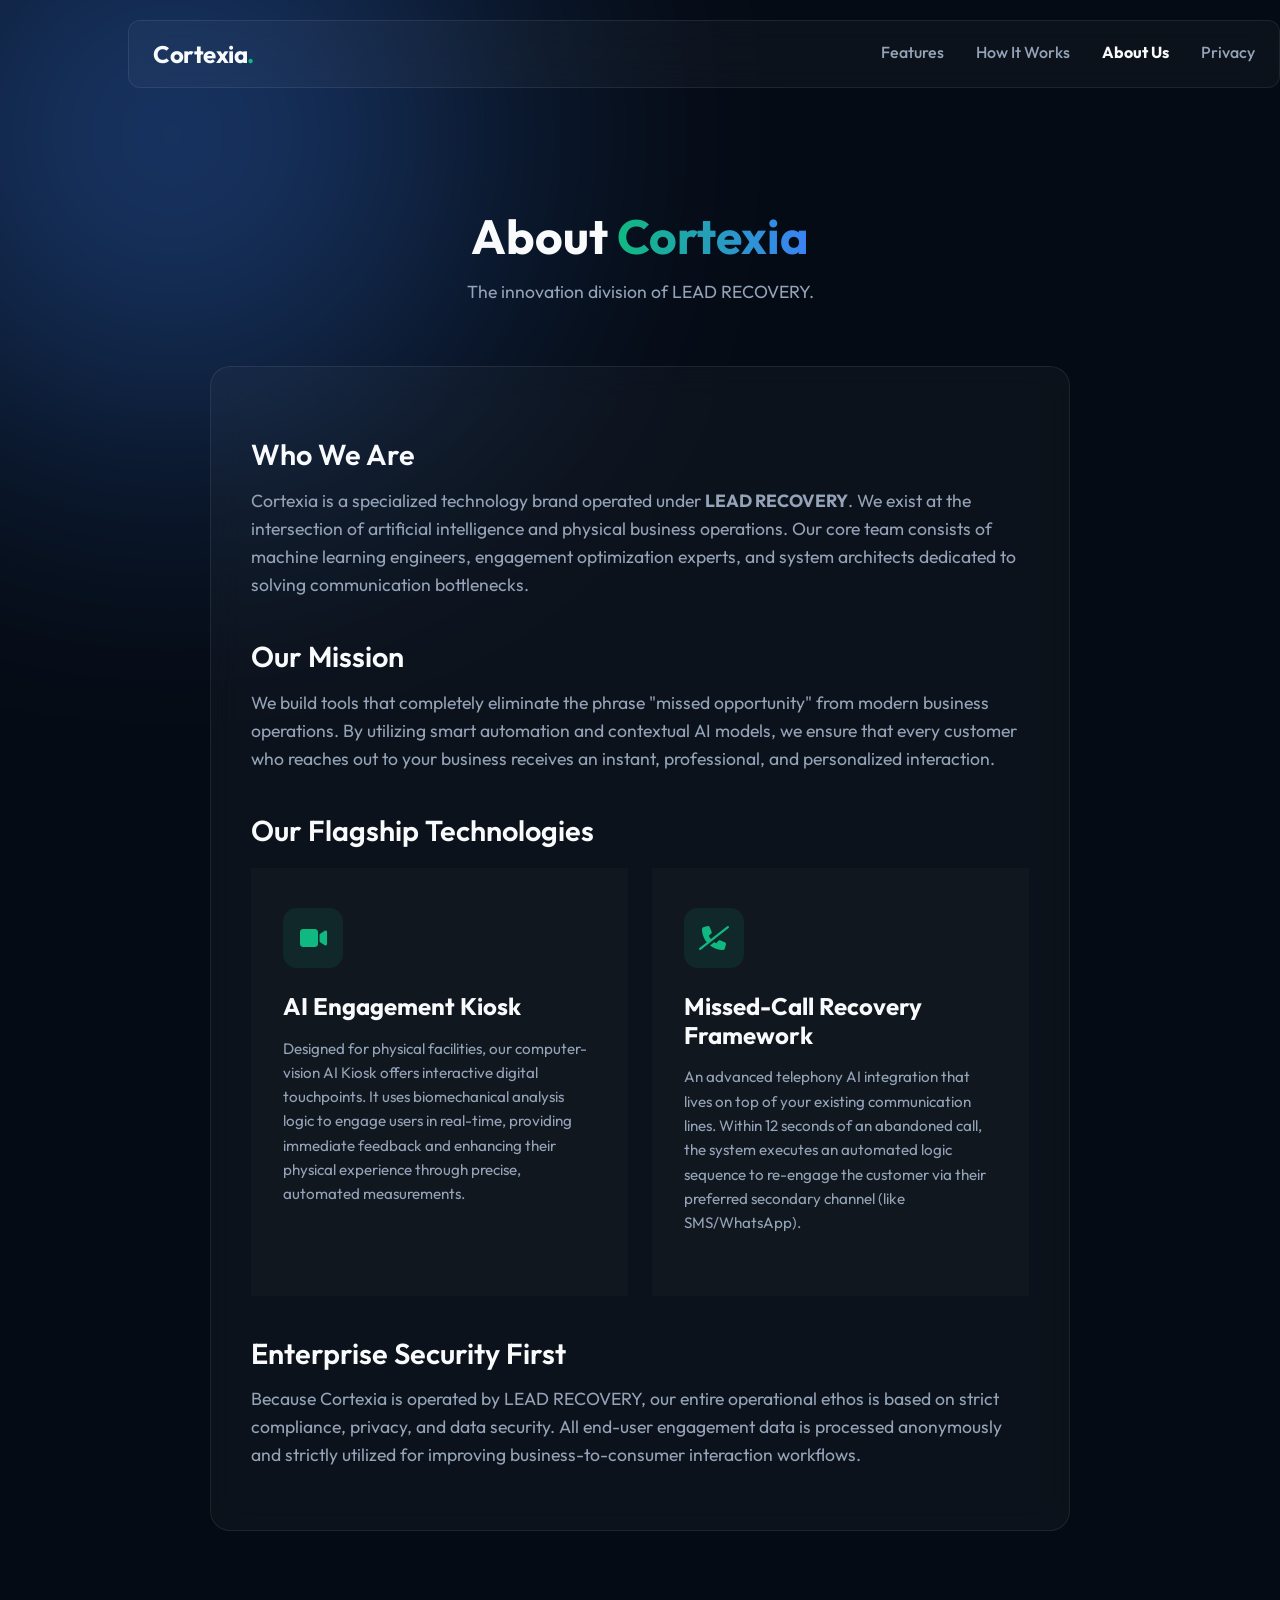
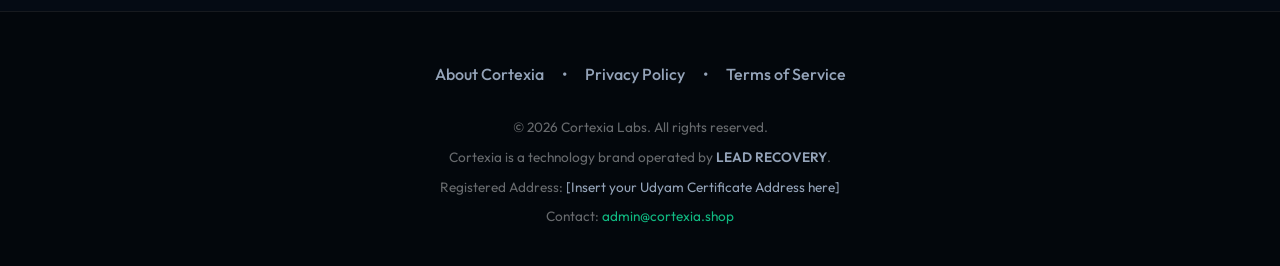
==== about.html @ a1342d91 "Initial launch of Cortexia landing page" ====
<!DOCTYPE html>
<html lang="en">
<head>
    <meta charset="UTF-8">
    <meta name="viewport" content="width=device-width, initial-scale=1.0">
    <title>About Us | Cortexia - LEAD RECOVERY</title>
    <link href="https://fonts.googleapis.com/css2?family=Outfit:wght@300;400;500;600;700&display=swap" rel="stylesheet">
    <link rel="stylesheet" href="https://cdnjs.cloudflare.com/ajax/libs/font-awesome/6.4.0/css/all.min.css">
    <link rel="stylesheet" href="style.css">
</head>
<body>
    <div class="blob blob-1"></div>
    <nav class="navbar glass">
        <div class="nav-container">
            <a href="index.html" class="logo">Cortexia<span class="dot">.</span></a>
            <div class="nav-links">
                <a href="index.html#features">Features</a>
                <a href="index.html#how-it-works">How It Works</a>
                <a href="about.html" style="color: var(--text-primary); font-weight: 700;">About Us</a>
                <a href="privacy-policy.html">Privacy</a>
            </div>
        </div>
    </nav>

    <div class="page-header">
        <h1>About <span class="gradient-text">Cortexia</span></h1>
        <p>The innovation division of LEAD RECOVERY.</p>
    </div>

    <div class="content-wrapper">
        <div class="content-block glass">
            <h2>Who We Are</h2>
            <p>Cortexia is a specialized technology brand operated under <strong>LEAD RECOVERY</strong>. We exist at the intersection of artificial intelligence and physical business operations. Our core team consists of machine learning engineers, engagement optimization experts, and system architects dedicated to solving communication bottlenecks.</p>
            
            <h2 style="margin-top: 40px;">Our Mission</h2>
            <p>We build tools that completely eliminate the phrase "missed opportunity" from modern business operations. By utilizing smart automation and contextual AI models, we ensure that every customer who reaches out to your business receives an instant, professional, and personalized interaction.</p>
            
            <h2 style="margin-top: 40px;">Our Flagship Technologies</h2>
            <div class="features-grid" style="margin-top: 20px;">
                <div class="feature-card" style="background: rgba(255,255,255,0.02)">
                    <div class="feature-icon"><i class="fas fa-video"></i></div>
                    <h3>AI Engagement Kiosk</h3>
                    <p>Designed for physical facilities, our computer-vision AI Kiosk offers interactive digital touchpoints. It uses biomechanical analysis logic to engage users in real-time, providing immediate feedback and enhancing their physical experience through precise, automated measurements.</p>
                </div>
                <div class="feature-card" style="background: rgba(255,255,255,0.02)">
                    <div class="feature-icon"><i class="fas fa-phone-slash"></i></div>
                    <h3>Missed-Call Recovery Framework</h3>
                    <p>An advanced telephony AI integration that lives on top of your existing communication lines. Within 12 seconds of an abandoned call, the system executes an automated logic sequence to re-engage the customer via their preferred secondary channel (like SMS/WhatsApp).</p>
                </div>
            </div>

            <h2 style="margin-top: 40px;">Enterprise Security First</h2>
            <p>Because Cortexia is operated by LEAD RECOVERY, our entire operational ethos is based on strict compliance, privacy, and data security. All end-user engagement data is processed anonymously and strictly utilized for improving business-to-consumer interaction workflows.</p>
        </div>
    </div>

    <footer class="footer">
        <div class="footer-links">
            <a href="about.html">About Cortexia</a> •
            <a href="privacy-policy.html">Privacy Policy</a> •
            <a href="#">Terms of Service</a>
        </div>
        <div class="footer-bottom">
            <p>&copy; 2026 Cortexia Labs. All rights reserved.</p>
            <p>Cortexia is a technology brand operated by <strong>LEAD RECOVERY</strong>.</p>
            <p>Registered Address: <span>[Insert your Udyam Certificate Address here]</span></p>
            <p>Contact: <a href="mailto:admin@cortexia.shop">admin@cortexia.shop</a></p>
        </div>
    </footer>
    <script src="script.js"></script>
</body>
</html>
---- style.css ----
/* Universal Reset */
* { margin: 0; padding: 0; box-sizing: border-box; }
body {
    font-family: 'Outfit', sans-serif;
    background-color: var(--bg-color);
    color: var(--text-primary);
    line-height: 1.6; overflow-x: hidden; position: relative;
    scroll-behavior: smooth;
}

:root {
    --bg-color: #050b14;
    --surface-color: rgba(255, 255, 255, 0.03);
    --primary: #10B981;
    --primary-dim: rgba(16, 185, 129, 0.2);
    --secondary: #3B82F6;
    --text-primary: #F8FAFC;
    --text-secondary: #94A3B8;
    --border-color: rgba(255, 255, 255, 0.08);
}

h1, h2, h3, h4 { line-height: 1.2; font-weight: 700; }
a { text-decoration: none; color: inherit; }
ul { margin-left: 20px; color: var(--text-secondary); margin-bottom: 20px; }
li { margin-bottom: 8px; }

/* Utilities */
.gradient-text {
    background: linear-gradient(90deg, var(--primary), var(--secondary));
    -webkit-background-clip: text; -webkit-text-fill-color: transparent; display: inline-block;
}
.text-green { color: var(--primary) !important; }
.text-blue { color: var(--secondary) !important; }
.glass {
    background: var(--surface-color); backdrop-filter: blur(16px);
    -webkit-backdrop-filter: blur(16px); border: 1px solid var(--border-color); border-radius: 20px;
}
.glow { box-shadow: 0 0 20px rgba(16, 185, 129, 0.4); }

/* Buttons */
.btn {
    display: inline-flex; align-items: center; justify-content: center;
    padding: 12px 28px; border-radius: 8px; font-weight: 600; font-size: 1rem;
    transition: all 0.3s ease; cursor: pointer; border: none;
}
.btn-primary { background: var(--primary); color: #000; box-shadow: 0 4px 14px var(--primary-dim); }
.btn-primary:hover { background: #0ea5e9; transform: translateY(-2px); box-shadow: 0 6px 20px rgba(14, 165, 233, 0.3); }
.btn-outline { border: 1px solid var(--border-color); background: transparent; }
.btn-outline:hover { background: rgba(255, 255, 255, 0.05); }
.btn-text { color: var(--text-secondary); }
.btn-text:hover { color: var(--text-primary); }

/* Trust Banner */
.trust-banner {
    background: #0ea5e9; color: #fff; font-size: 0.85rem; font-weight: 600;
    display: flex; justify-content: center; gap: 32px; padding: 8px 20px;
    position: relative; z-index: 200;
}
.trust-banner i { opacity: 0.8; margin-right: 6px; }

/* Glowing Background Blobs */
.blob {
    position: absolute; border-radius: 50%; filter: blur(140px); z-index: -1;
    opacity: 0.4; animation: drift 20s infinite alternate linear; pointer-events: none;
}
.blob-1 { top: -10%; left: -10%; width: 600px; height: 600px; background: var(--secondary); }
.blob-2 { top: 40%; right: -15%; width: 700px; height: 700px; background: var(--primary); animation-delay: -10s; }
@keyframes drift { 0% { transform: translate(0, 0) scale(1); } 100% { transform: translate(50px, 100px) scale(1.1); } }

/* Navigation */
.navbar {
    position: sticky; top: 20px; left: 50%; width: 90%; max-width: 1200px;
    display: flex; justify-content: center; border-radius: 12px; z-index: 100;
    padding: 14px 0; margin: 20px auto; transition: all 0.3s;
}
.nav-container { display: flex; justify-content: space-between; align-items: center; width: 100%; padding: 0 24px; }
.logo { font-size: 1.5rem; font-weight: 700; letter-spacing: -0.5px; }
.logo .dot { color: var(--primary); }
.nav-links { display: flex; align-items: center; gap: 32px; }
.nav-links a:not(.btn) { color: var(--text-secondary); font-weight: 500; transition: color 0.3s; border-bottom: 2px solid transparent; }
.nav-links a:not(.btn):hover { color: var(--text-primary); border-bottom: 2px solid var(--primary); }
.mobile-menu-btn { display: none; font-size: 1.5rem; cursor: pointer; }

/* Page Header (Subpages) */
.page-header { text-align: center; padding: 100px 20px 40px; }
.page-header h1 { font-size: 3rem; margin-bottom: 12px; }
.page-header p { color: var(--text-secondary); font-size: 1.1rem; }
.content-wrapper { max-width: 900px; margin: 0 auto; padding: 20px; padding-bottom: 80px; }
.content-block { padding: 40px; }
.content-block h2 { font-size: 1.8rem; margin: 30px 0 15px; color: var(--text-primary); font-weight: 600; }
.content-block p { color: var(--text-secondary); margin-bottom: 20px; font-size: 1.1rem; }

/* Hero Section */
.hero { display: flex; flex-direction: column; align-items: center; justify-content: center; text-align: center; padding: 80px 20px; position: relative; max-width: 1200px; margin: 0 auto; }
.badge { display: inline-block; padding: 8px 20px; background: rgba(16, 185, 129, 0.1); color: var(--primary); border-radius: 30px; font-size: 0.875rem; font-weight: 600; margin-bottom: 24px; border: 1px solid rgba(16, 185, 129, 0.3); }
.badge i { margin-right: 6px; }
.hero h1 { font-size: clamp(3rem, 7vw, 5.5rem); letter-spacing: -1.5px; margin-bottom: 24px; max-width: 900px; }
.hero p { font-size: clamp(1.1rem, 2vw, 1.3rem); color: var(--text-secondary); max-width: 600px; margin: 0 auto 40px; }
.hero-actions { display: flex; align-items: center; justify-content: center; gap: 16px; margin-bottom: 90px; }

/* Dashboard Interactive */
.hero-visual { width: 100%; max-width: 900px; perspective: 1200px; cursor: pointer; }
.dashboard-mockup { padding: 1px; transform: rotateX(8deg); transition: transform 0.6s cubic-bezier(0.16, 1, 0.3, 1), box-shadow 0.6s; background: linear-gradient(135deg, rgba(255,255,255,0.08), rgba(255,255,255,0)); box-shadow: 0 30px 60px rgba(0, 0, 0, 0.5); }
.dashboard-mockup:hover { transform: rotateX(0) scale(1.02); box-shadow: 0 40px 80px rgba(16, 185, 129, 0.2); }
.mockup-header { display: flex; justify-content: space-between; align-items: center; padding: 12px 20px; border-bottom: 1px solid var(--border-color); background: rgba(0, 0, 0, 0.3); border-radius: 20px 20px 0 0; }
.traffic-lights { display: flex; gap: 8px; }
.mockup-dot { width: 12px; height: 12px; border-radius: 50%; }
.mockup-dot.red { background: #ef4444; } .mockup-dot.yellow { background: #f59e0b; } .mockup-dot.green { background: #10b981; }
.mockup-status { font-size: 0.8rem; font-weight: 600; color: var(--text-secondary); }
.mockup-body { border-radius: 0 0 20px 20px; }
.mockup-tabs { display: flex; border-bottom: 1px solid var(--border-color); padding: 0 20px; background: rgba(0,0,0,0.1); }
.m-tab { padding: 16px 24px; font-size: 0.9rem; color: var(--text-secondary); cursor: pointer; border-bottom: 2px solid transparent; transition: all 0.3s; font-weight: 500; }
.m-tab:hover { color: var(--text-primary); }
.m-tab.active { color: var(--primary); border-bottom: 2px solid var(--primary); }
.mockup-tab-content { padding: 32px; }
.mockup-stat-row { display: flex; justify-content: space-between; margin-bottom: 40px; text-align: left; }
.stat-label { font-size: 0.875rem; color: var(--text-secondary); margin-bottom: 6px; }
.stat-value { font-size: 1.75rem; font-weight: 700; transition: color 0.3s; }
.mockup-chart { display: flex; align-items: flex-end; justify-content: space-between; gap: 16px; height: 120px; padding-top: 20px; }
.bar { flex: 1; background: var(--secondary); border-radius: 6px 6px 0 0; opacity: 0.8; transition: height 1.5s cubic-bezier(0.16, 1, 0.3, 1), background 0.3s; }
.bar:hover { background: var(--primary); opacity: 1; }
.bar:last-child { background: var(--primary); opacity: 1; }

/* Features Section */
.features { padding: 100px 20px; max-width: 1200px; margin: 0 auto; }
.section-title { text-align: center; margin-bottom: 60px; }
.section-title h2 { font-size: 2.5rem; margin-bottom: 16px; }
.section-title p { color: var(--text-secondary); font-size: 1.1rem; }
.features-grid { display: grid; grid-template-columns: repeat(auto-fit, minmax(300px, 1fr)); gap: 24px; }
.feature-card { padding: 40px 32px; transition: transform 0.3s ease, border-color 0.3s ease, box-shadow 0.3s; cursor: default; }
.feature-card:hover { transform: translateY(-8px); border-color: var(--primary); box-shadow: 0 10px 30px rgba(16, 185, 129, 0.1); }
.feature-icon { width: 60px; height: 60px; border-radius: 14px; background: rgba(16, 185, 129, 0.1); color: var(--primary); display: flex; align-items: center; justify-content: center; margin-bottom: 24px; font-size: 1.5rem; transition: transform 0.3s; }
.feature-card:hover .feature-icon { transform: scale(1.1) rotate(5deg); }
.feature-card h3 { font-size: 1.5rem; margin-bottom: 16px; }
.feature-card p { color: var(--text-secondary); font-size: 0.95rem; }

/* Timeline Section (How it works) */
.timeline-section { padding: 80px 20px; max-width: 1000px; margin: 0 auto; }
.timeline { position: relative; border-left: 2px dashed rgba(255,255,255,0.1); margin-left: 20px; padding-left: 40px; }
.timeline-item { margin-bottom: 40px; position: relative; padding: 30px; transition: all 0.3s; }
.timeline-item:hover { border-color: var(--secondary); transform: translateX(10px); }
.timeline-dot { position: absolute; left: -56px; top: 30px; width: 32px; height: 32px; border-radius: 50%; background: var(--secondary); color: white; display: flex; justify-content: center; align-items: center; font-weight: bold; z-index: 10; box-shadow: 0 0 15px rgba(59, 130, 246, 0.5); }
.timeline-item h3 { font-size: 1.5rem; margin-bottom: 10px; color: var(--primary); }
.timeline-item p { color: var(--text-secondary); font-size: 1.05rem; }

/* FAQ Section */
.faq-section { padding: 80px 20px; max-width: 800px; margin: 0 auto; }
.faq-accordion { padding: 10px; }
.faq-item { border-bottom: 1px solid var(--border-color); }
.faq-item:last-child { border-bottom: none; }
.faq-question { padding: 20px; display: flex; justify-content: space-between; align-items: center; cursor: pointer; transition: background 0.3s; border-radius: 8px; }
.faq-question:hover { background: rgba(255,255,255,0.02); }
.faq-question h4 { font-size: 1.2rem; font-weight: 500; }
.faq-question i { color: var(--primary); transition: transform 0.3s; }
.faq-answer { padding: 0 20px; max-height: 0; overflow: hidden; transition: max-height 0.4s ease, padding 0.4s ease; color: var(--text-secondary); }
.faq-item.active .faq-answer { padding: 0 20px 20px 20px; max-height: 200px; }
.faq-item.active .faq-question i { transform: rotate(45deg); color: #ef4444; }

/* Contact Form Section */
.interactive-form-section { padding: 80px 20px 120px; max-width: 800px; margin: 0 auto; text-align: center; }
.form-container { padding: 50px; }
.form-container h2 { font-size: 2.2rem; margin-bottom: 10px; }
.form-container p { color: var(--text-secondary); margin-bottom: 30px; }
.input-group { display: flex; gap: 16px; margin-bottom: 16px; }
input { width: 100%; padding: 16px 20px; background: rgba(255,255,255,0.02); border: 1px solid var(--border-color); border-radius: 8px; color: white; font-family: 'Outfit', sans-serif; font-size: 1rem; transition: border 0.3s, background 0.3s; }
input:focus { outline: none; border-color: var(--primary); background: rgba(255,255,255,0.05); }

/* Footer Section */
.footer { border-top: 1px solid var(--border-color); padding: 50px 20px 30px; text-align: center; background: rgba(0, 0, 0, 0.4); }
.footer-links { margin-bottom: 30px; font-weight: 500; color: var(--text-secondary); }
.footer-links a { color: var(--text-secondary); margin: 0 15px; transition: color 0.2s; }
.footer-links a:hover { color: var(--primary); }
.footer-bottom { max-width: 800px; margin: 0 auto; color: rgba(255,255,255,0.4); font-size: 0.85rem; }
.footer-bottom p { margin-bottom: 8px; }
.footer-bottom strong { color: var(--text-secondary); font-weight: 600; }
.footer-bottom span { color: var(--text-secondary); }
.footer-bottom a { color: var(--primary); }
.footer-bottom a:hover { color: var(--secondary); text-decoration: underline; }

/* Initial Load Animations */
.animate-up { opacity: 0; transform: translateY(30px); animation: fadeUp 0.8s cubic-bezier(0.16, 1, 0.3, 1) forwards; }
.animate-fade-in { opacity: 0; animation: fadeIn 1.2s ease forwards; }
.delay-1 { animation-delay: 0.15s; } .delay-2 { animation-delay: 0.3s; } .delay-3 { animation-delay: 0.45s; }
@keyframes fadeUp { to { opacity: 1; transform: translateY(0); } }
@keyframes fadeIn { to { opacity: 1; } }

@media (max-width: 768px) {
    .hide-mobile { display: none; }
    .nav-links { display: none; }
    .mobile-menu-btn { display: block; }
    .hero { padding-top: 60px; }
    .hero h1 { font-size: 2.5rem; }
    .mockup-stat-row { flex-direction: column; gap: 20px; text-align: center; }
    .content-block { padding: 25px; }
    .input-group { flex-direction: column; }
    .form-container { padding: 30px 15px; }
    .timeline { margin-left: 10px; padding-left: 20px; }
    .timeline-dot { left: -36px; width: 28px; height: 28px; font-size: 0.9rem; }
}
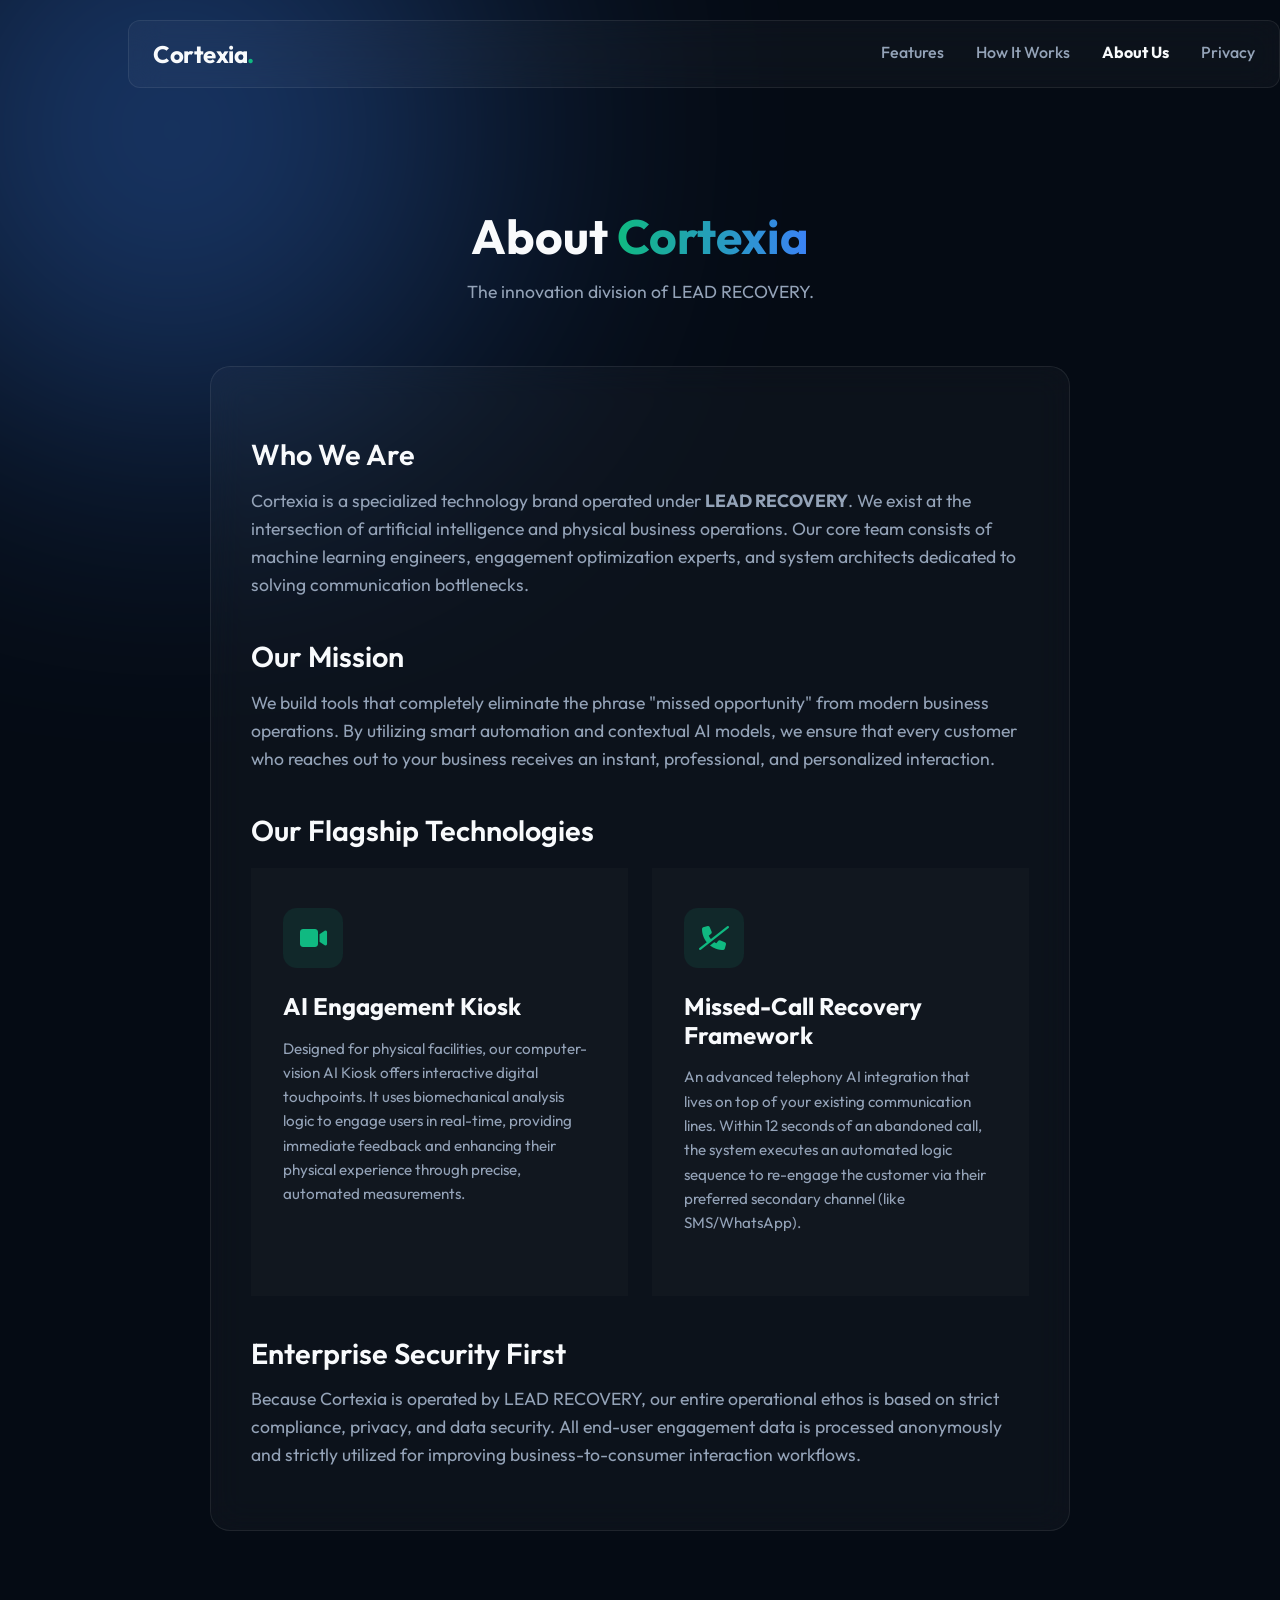
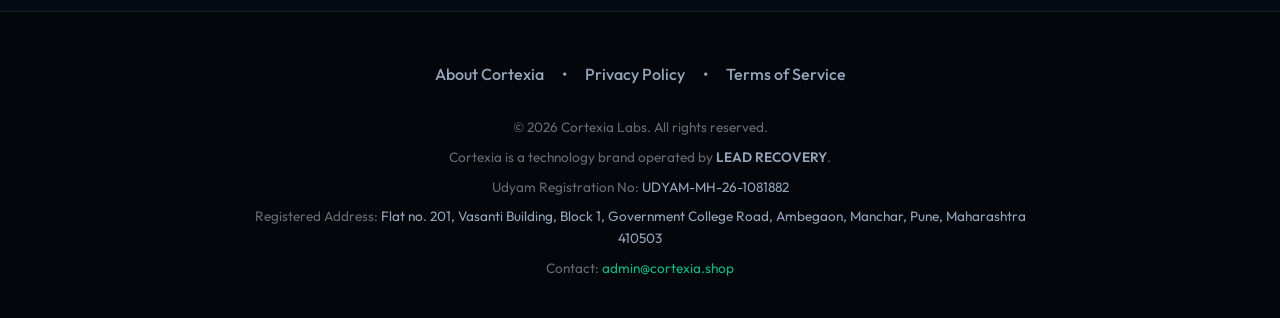
==== commit d74f622e: "Add Udyam Registration and Pune Address from Certificate" ====
--- a/about.html
+++ b/about.html
@@ -58,12 +58,13 @@
         <div class="footer-links">
             <a href="about.html">About Cortexia</a> •
             <a href="privacy-policy.html">Privacy Policy</a> •
-            <a href="#">Terms of Service</a>
+            <a href="terms-of-service.html">Terms of Service</a>
         </div>
         <div class="footer-bottom">
             <p>&copy; 2026 Cortexia Labs. All rights reserved.</p>
             <p>Cortexia is a technology brand operated by <strong>LEAD RECOVERY</strong>.</p>
-            <p>Registered Address: <span>[Insert your Udyam Certificate Address here]</span></p>
+            <p>Udyam Registration No: <span>UDYAM-MH-26-1081882</span></p>
+            <p>Registered Address: <span>Flat no. 201, Vasanti Building, Block 1, Government College Road, Ambegaon, Manchar, Pune, Maharashtra 410503</span></p>
             <p>Contact: <a href="mailto:admin@cortexia.shop">admin@cortexia.shop</a></p>
         </div>
     </footer>
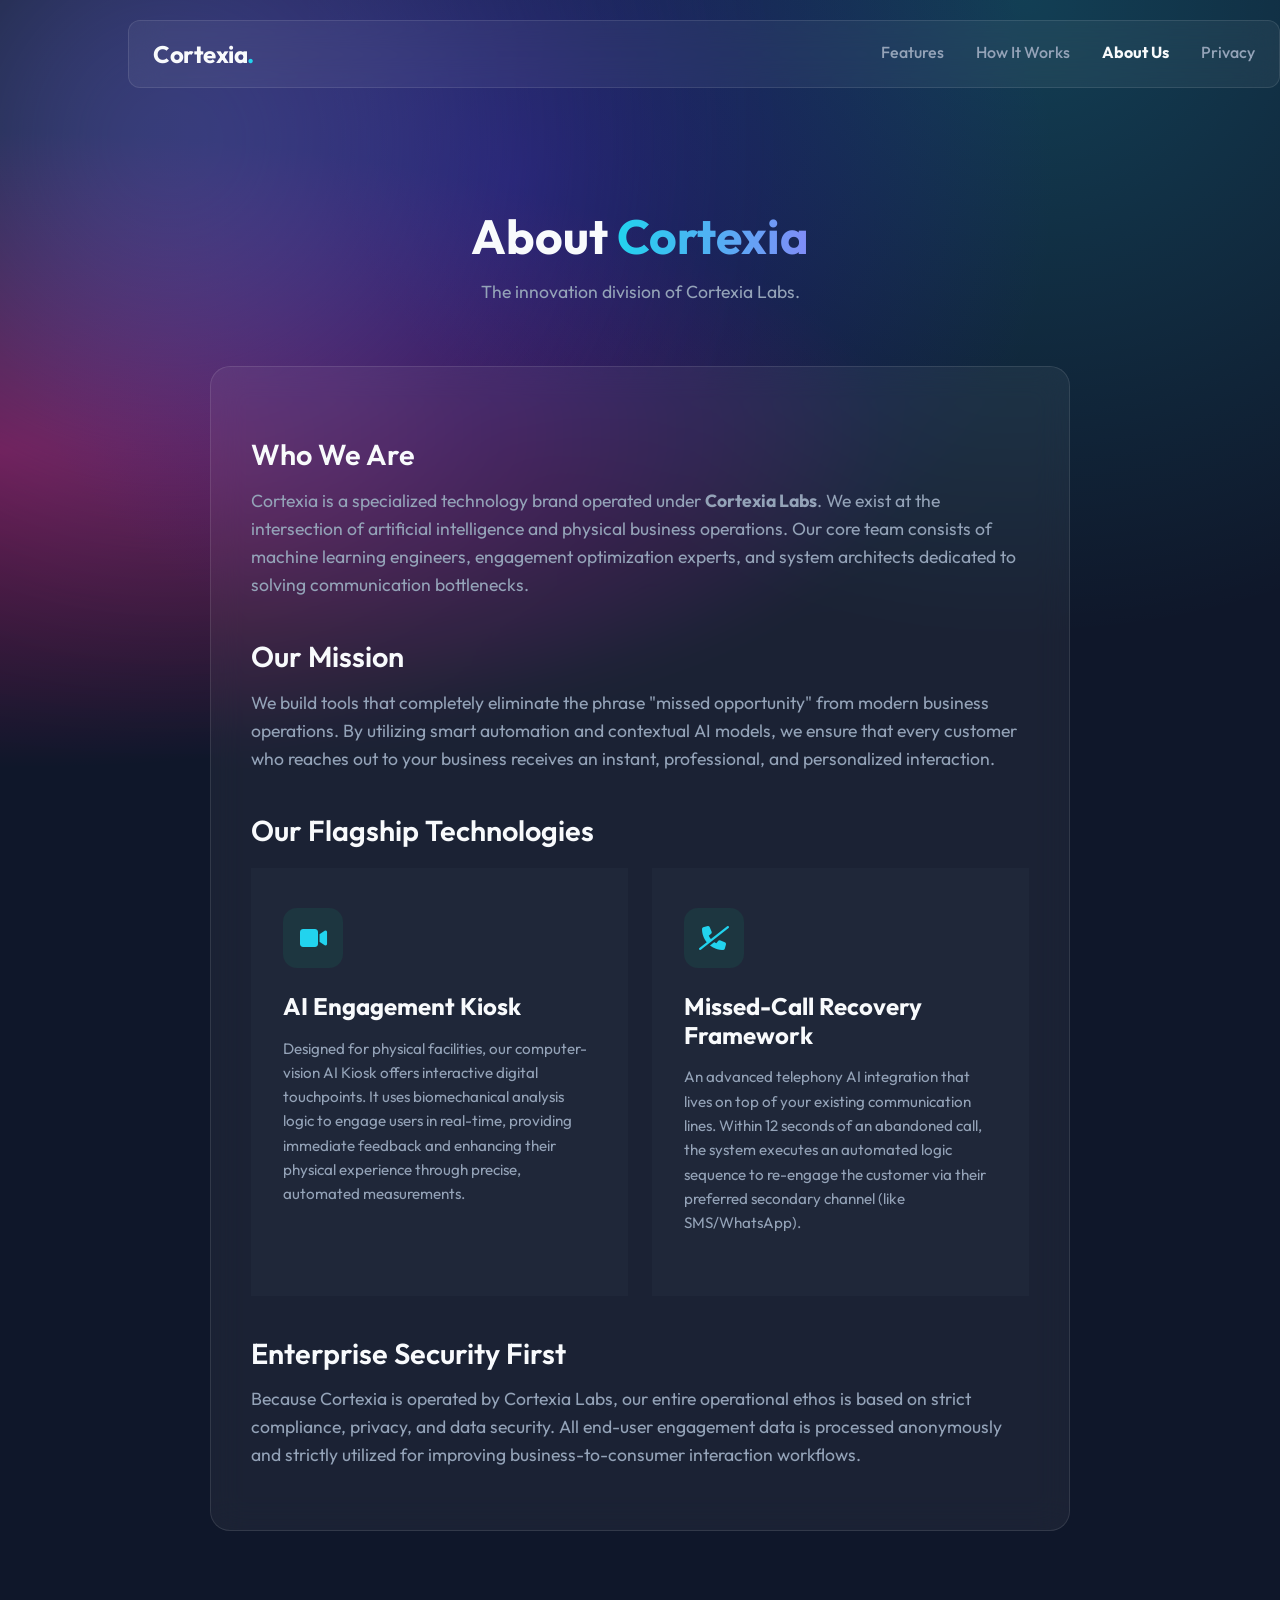
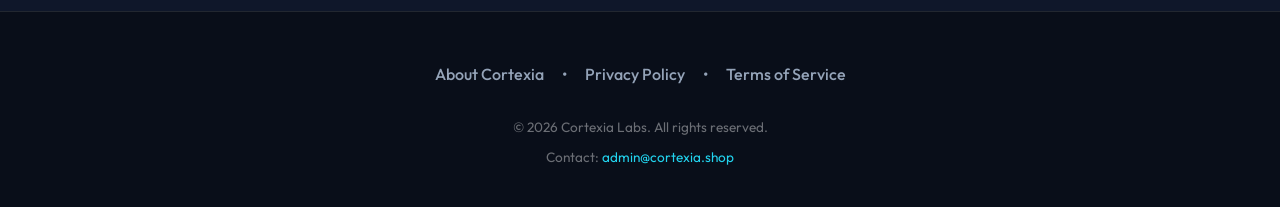
==== commit 4b60db75: "Patient Vitals UI: profile page, BMI, appointment timeline, clinical details" ====
--- a/about.html
+++ b/about.html
@@ -3,7 +3,7 @@
 <head>
     <meta charset="UTF-8">
     <meta name="viewport" content="width=device-width, initial-scale=1.0">
-    <title>About Us | Cortexia - LEAD RECOVERY</title>
+    <title>About Us | Cortexia</title>
     <link href="https://fonts.googleapis.com/css2?family=Outfit:wght@300;400;500;600;700&display=swap" rel="stylesheet">
     <link rel="stylesheet" href="https://cdnjs.cloudflare.com/ajax/libs/font-awesome/6.4.0/css/all.min.css">
     <link rel="stylesheet" href="style.css">
@@ -24,13 +24,13 @@
 
     <div class="page-header">
         <h1>About <span class="gradient-text">Cortexia</span></h1>
-        <p>The innovation division of LEAD RECOVERY.</p>
+        <p>The innovation division of Cortexia Labs.</p>
     </div>
 
     <div class="content-wrapper">
         <div class="content-block glass">
             <h2>Who We Are</h2>
-            <p>Cortexia is a specialized technology brand operated under <strong>LEAD RECOVERY</strong>. We exist at the intersection of artificial intelligence and physical business operations. Our core team consists of machine learning engineers, engagement optimization experts, and system architects dedicated to solving communication bottlenecks.</p>
+            <p>Cortexia is a specialized technology brand operated under <strong>Cortexia Labs</strong>. We exist at the intersection of artificial intelligence and physical business operations. Our core team consists of machine learning engineers, engagement optimization experts, and system architects dedicated to solving communication bottlenecks.</p>
             
             <h2 style="margin-top: 40px;">Our Mission</h2>
             <p>We build tools that completely eliminate the phrase "missed opportunity" from modern business operations. By utilizing smart automation and contextual AI models, we ensure that every customer who reaches out to your business receives an instant, professional, and personalized interaction.</p>
@@ -50,7 +50,7 @@
             </div>
 
             <h2 style="margin-top: 40px;">Enterprise Security First</h2>
-            <p>Because Cortexia is operated by LEAD RECOVERY, our entire operational ethos is based on strict compliance, privacy, and data security. All end-user engagement data is processed anonymously and strictly utilized for improving business-to-consumer interaction workflows.</p>
+            <p>Because Cortexia is operated by Cortexia Labs, our entire operational ethos is based on strict compliance, privacy, and data security. All end-user engagement data is processed anonymously and strictly utilized for improving business-to-consumer interaction workflows.</p>
         </div>
     </div>
 
@@ -62,9 +62,6 @@
         </div>
         <div class="footer-bottom">
             <p>&copy; 2026 Cortexia Labs. All rights reserved.</p>
-            <p>Cortexia is a technology brand operated by <strong>LEAD RECOVERY</strong>.</p>
-            <p>Udyam Registration No: <span>UDYAM-MH-26-1081882</span></p>
-            <p>Registered Address: <span>Flat no. 201, Vasanti Building, Block 1, Government College Road, Ambegaon, Manchar, Pune, Maharashtra 410503</span></p>
             <p>Contact: <a href="mailto:admin@cortexia.shop">admin@cortexia.shop</a></p>
         </div>
     </footer>
--- a/style.css
+++ b/style.css
@@ -9,14 +9,24 @@
 }
 
 :root {
-    --bg-color: #050b14;
-    --surface-color: rgba(255, 255, 255, 0.03);
-    --primary: #10B981;
-    --primary-dim: rgba(16, 185, 129, 0.2);
-    --secondary: #3B82F6;
+    --bg-color: #0f172a;
+    --surface-color: rgba(255, 255, 255, 0.05);
+    --primary: #22d3ee; /* Cyan 400 */
+    --primary-dim: rgba(34, 211, 238, 0.2);
+    --secondary: #818cf8; /* Indigo 400 */
     --text-primary: #F8FAFC;
     --text-secondary: #94A3B8;
-    --border-color: rgba(255, 255, 255, 0.08);
+    --border-color: rgba(255, 255, 255, 0.1);
+}
+
+body {
+    font-family: 'Outfit', sans-serif;
+    background-color: var(--bg-color);
+    background-image: radial-gradient(at 40% 20%, hsla(253,82%,39%,0.4) 0px, transparent 50%), radial-gradient(at 80% 0%, hsla(189,100%,56%,0.2) 0px, transparent 50%), radial-gradient(at 0% 50%, hsla(333,100%,54%,0.4) 0px, transparent 50%);
+    background-attachment: fixed;
+    color: var(--text-primary);
+    line-height: 1.6; overflow-x: hidden; position: relative;
+    scroll-behavior: smooth;
 }
 
 h1, h2, h3, h4 { line-height: 1.2; font-weight: 700; }
@@ -43,9 +53,9 @@
     padding: 12px 28px; border-radius: 8px; font-weight: 600; font-size: 1rem;
     transition: all 0.3s ease; cursor: pointer; border: none;
 }
-.btn-primary { background: var(--primary); color: #000; box-shadow: 0 4px 14px var(--primary-dim); }
-.btn-primary:hover { background: #0ea5e9; transform: translateY(-2px); box-shadow: 0 6px 20px rgba(14, 165, 233, 0.3); }
-.btn-outline { border: 1px solid var(--border-color); background: transparent; }
+.btn-primary { background: linear-gradient(90deg, var(--primary), var(--secondary)); color: #000; box-shadow: 0 4px 20px var(--primary-dim); }
+.btn-primary:hover { transform: translateY(-2px); box-shadow: 0 8px 30px rgba(129, 140, 248, 0.5); color: #fff; }
+.btn-outline { border: 1px solid var(--border-color); background: transparent; backdrop-filter: blur(10px); }
 .btn-outline:hover { background: rgba(255, 255, 255, 0.05); }
 .btn-text { color: var(--text-secondary); }
 .btn-text:hover { color: var(--text-primary); }
@@ -187,6 +197,13 @@
 @media (max-width: 768px) {
     .hide-mobile { display: none; }
     .nav-links { display: none; }
+    .nav-links.active {
+        display: flex; flex-direction: column; position: absolute;
+        top: 60px; left: 0; width: 100%; padding: 20px; gap: 20px;
+        background: rgba(15, 23, 42, 0.95); backdrop-filter: blur(16px);
+        border: 1px solid var(--border-color); border-radius: 12px; z-index: 99;
+        box-shadow: 0 20px 40px rgba(0,0,0,0.5);
+    }
     .mobile-menu-btn { display: block; }
     .hero { padding-top: 60px; }
     .hero h1 { font-size: 2.5rem; }
